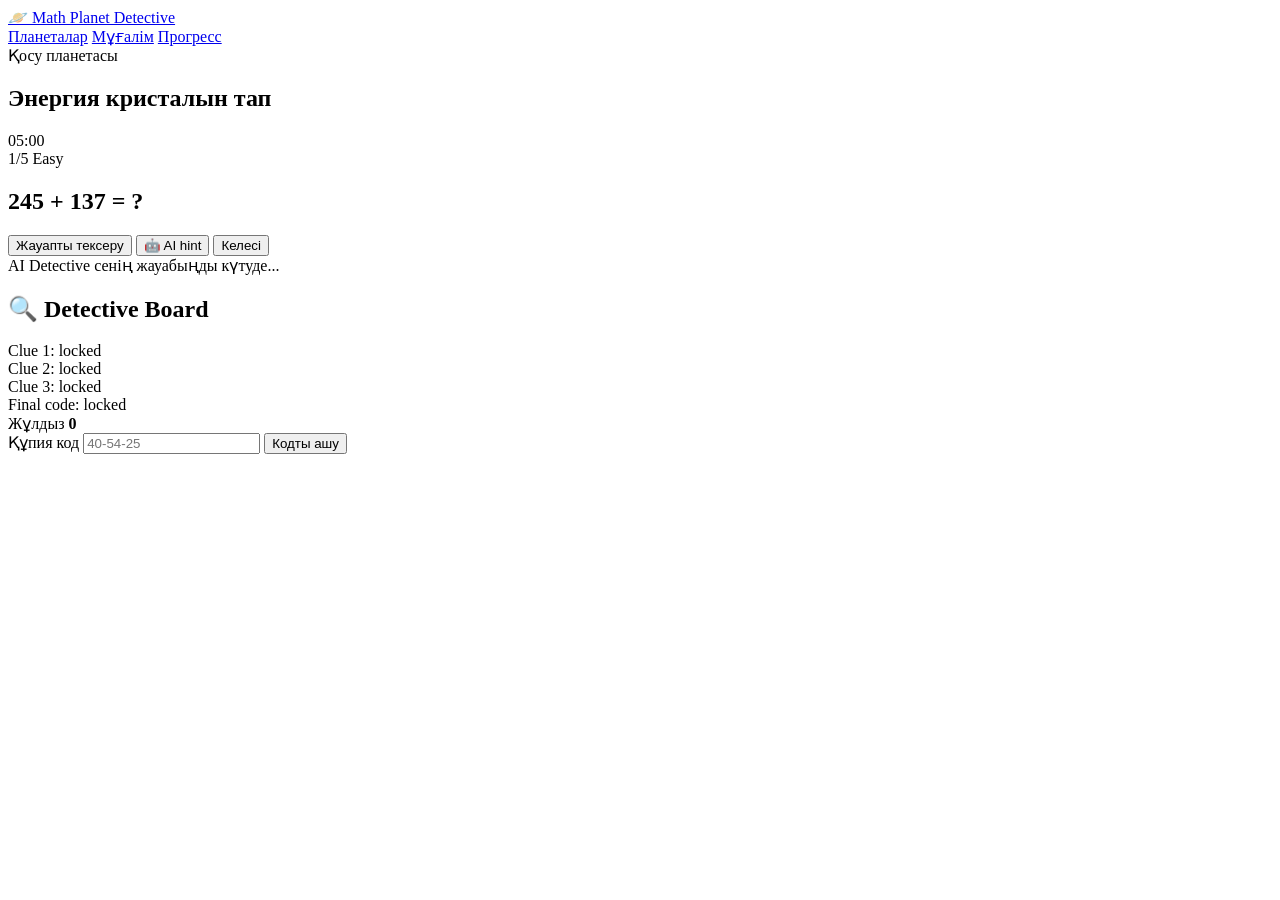
==== mission.html @ 43e41a5c "Create mission.html" ====
<!DOCTYPE html>
<html lang="kk">
<head>
  <meta charset="UTF-8" />
  <meta name="viewport" content="width=device-width, initial-scale=1.0" />
  <title>Миссия</title>
  <link rel="stylesheet" href="css/style.css" />
</head>
<body>

  <div class="nebula nebula-1"></div>
  <div class="nebula nebula-2"></div>

  <header class="topbar">
    <a href="index.html" class="logo">
      <span class="logo-icon">🪐</span>
      <span>Math Planet Detective</span>
    </a>

    <nav>
      <a href="planets.html">Планеталар</a>
      <a href="teacher.html">Мұғалім</a>
      <a href="progress.html">Прогресс</a>
    </nav>
  </header>

  <main class="container">

    <section class="mission-layout">

      <div class="mission-card">
        <div class="mission-header">
          <div>
            <span class="tag" id="planetLabel">Қосу планетасы</span>
            <h1 id="missionTitle">Энергия кристалын тап</h1>
          </div>

          <div class="timer" id="timer">05:00</div>
        </div>

        <div class="question-box">
          <div class="question-meta">
            <span id="questionNumber">1/5</span>
            <span id="difficulty">Easy</span>
          </div>

          <h2 id="questionText">245 + 137 = ?</h2>

          <div class="answers" id="answerArea"></div>

          <div class="hero-buttons" id="missionButtons">
            <button class="btn primary" id="checkBtn">Жауапты тексеру</button>
            <button class="btn secondary" id="hintBtn">🤖 AI hint</button>
            <button class="btn ghost" id="nextBtn">Келесі</button>
          </div>
        </div>

        <div class="feedback" id="feedback">
          AI Detective сенің жауабыңды күтуде...
        </div>
      </div>

      <aside class="detective-board">
        <h2>🔍 Detective Board</h2>

        <div id="clues">
          <div class="clue locked">Clue 1: locked</div>
          <div class="clue locked">Clue 2: locked</div>
          <div class="clue locked">Clue 3: locked</div>
          <div class="clue locked">Final code: locked</div>
        </div>

        <div class="score-box">
          <span>Жұлдыз</span>
          <b id="starsCount">0</b>
        </div>

        <div class="code-box">
          <label>Құпия код</label>
          <input type="text" id="secretCode" placeholder="40-54-25" />
          <button class="btn primary full" id="unlockBtn">Кодты ашу</button>
        </div>
      </aside>

    </section>

  </main>

  <script src="js/data.js"></script>
  <script src="js/mission.js"></script>
</body>
</html>
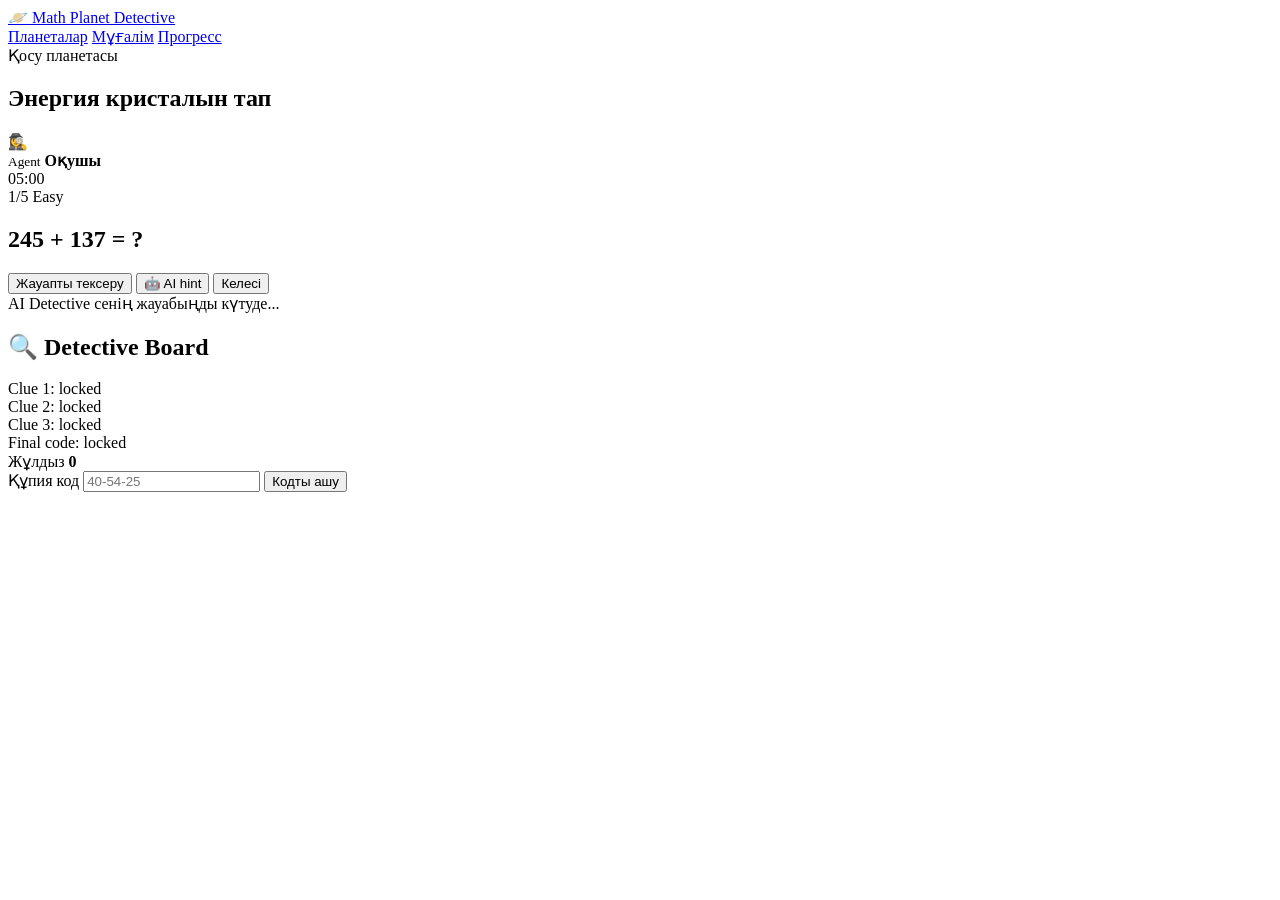
==== commit c0677c83: "Update mission.html" ====
--- a/mission.html
+++ b/mission.html
@@ -29,15 +29,22 @@
     <section class="mission-layout">
 
       <div class="mission-card">
-        <div class="mission-header">
-          <div>
-            <span class="tag" id="planetLabel">Қосу планетасы</span>
-            <h1 id="missionTitle">Энергия кристалын тап</h1>
-          </div>
+       <div class="mission-header">
+  <div>
+    <span class="tag" id="planetLabel">Қосу планетасы</span>
+    <h1 id="missionTitle">Энергия кристалын тап</h1>
+  </div>
 
-          <div class="timer" id="timer">05:00</div>
-        </div>
+  <div class="current-student-mini">
+    <span id="miniStudentAvatar">🕵️‍♀️</span>
+    <div>
+      <small>Agent</small>
+      <b id="miniStudentName">Оқушы</b>
+    </div>
+  </div>
 
+  <div class="timer" id="timer">05:00</div>
+</div>
         <div class="question-box">
           <div class="question-meta">
             <span id="questionNumber">1/5</span>
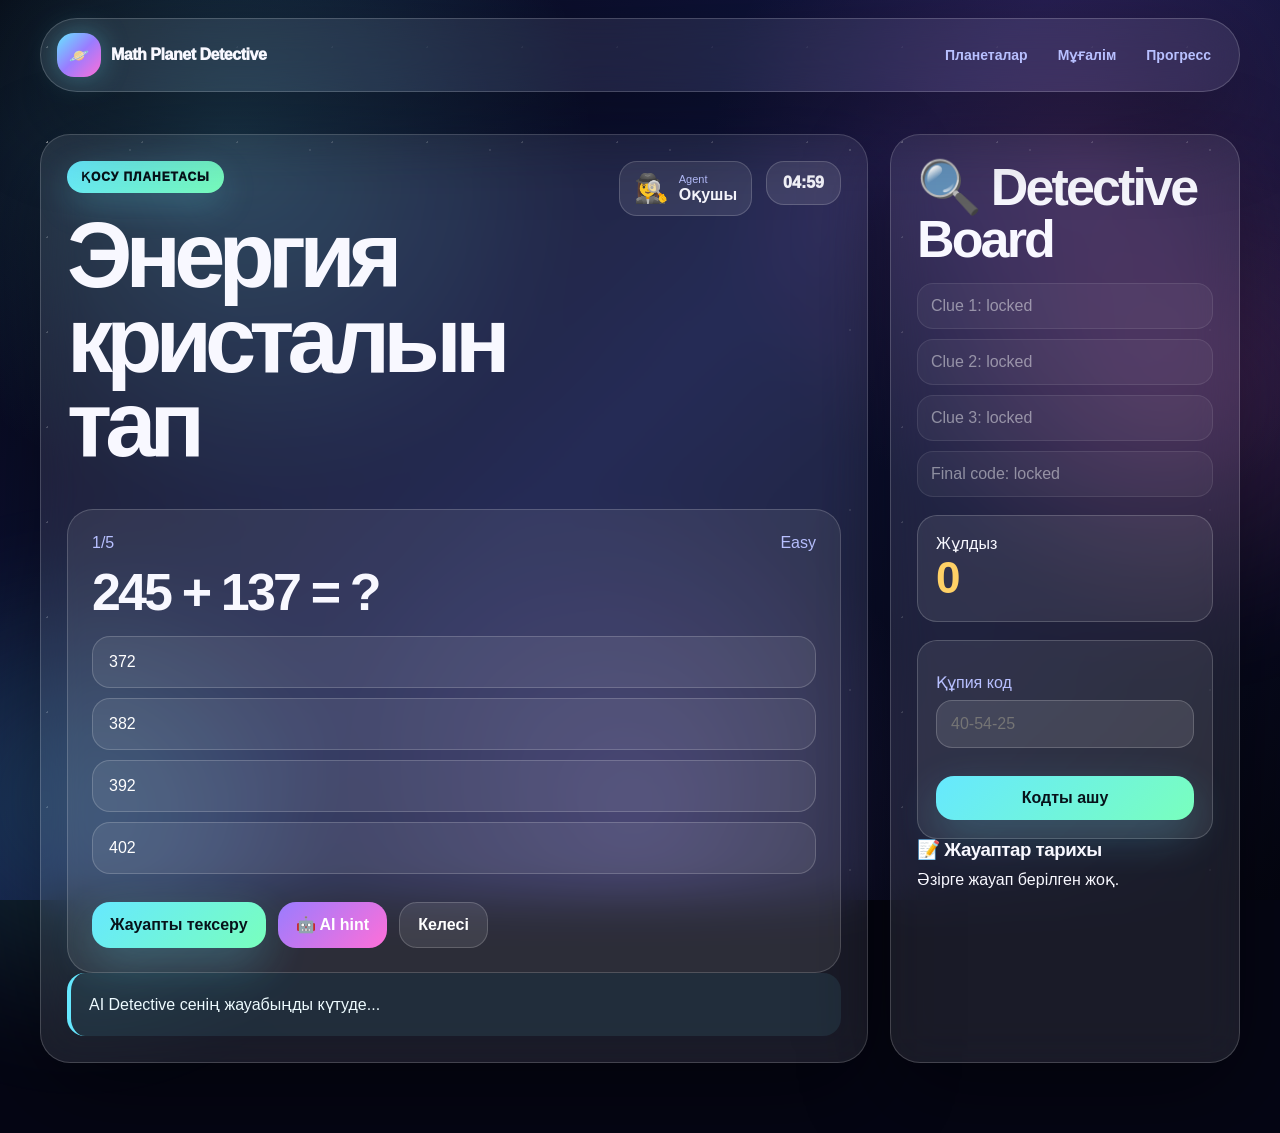
==== commit 53f67376: "Update mission.html" ====
--- a/mission.html
+++ b/mission.html
@@ -67,27 +67,34 @@
         </div>
       </div>
 
-      <aside class="detective-board">
-        <h2>🔍 Detective Board</h2>
+    <aside class="detective-board">
+  <h2>🔍 Detective Board</h2>
 
-        <div id="clues">
-          <div class="clue locked">Clue 1: locked</div>
-          <div class="clue locked">Clue 2: locked</div>
-          <div class="clue locked">Clue 3: locked</div>
-          <div class="clue locked">Final code: locked</div>
-        </div>
+  <div id="clues">
+    <div class="clue locked">Clue 1: locked</div>
+    <div class="clue locked">Clue 2: locked</div>
+    <div class="clue locked">Clue 3: locked</div>
+    <div class="clue locked">Final code: locked</div>
+  </div>
 
-        <div class="score-box">
-          <span>Жұлдыз</span>
-          <b id="starsCount">0</b>
-        </div>
+  <div class="score-box">
+    <span>Жұлдыз</span>
+    <b id="starsCount">0</b>
+  </div>
 
-        <div class="code-box">
-          <label>Құпия код</label>
-          <input type="text" id="secretCode" placeholder="40-54-25" />
-          <button class="btn primary full" id="unlockBtn">Кодты ашу</button>
-        </div>
-      </aside>
+  <div class="code-box">
+    <label>Құпия код</label>
+    <input type="text" id="secretCode" placeholder="40-54-25" />
+    <button class="btn primary full" id="unlockBtn">Кодты ашу</button>
+  </div>
+
+  <div class="answers-history-box">
+    <h3>📝 Жауаптар тарихы</h3>
+    <div id="liveAnswersHistory">
+      Әзірге жауап берілген жоқ.
+    </div>
+  </div>
+</aside>
 
     </section>
 
--- a/css/style.css
+++ b/css/style.css
@@ -0,0 +1,928 @@
+:root {
+  --bg: #050614;
+  --deep: #080b28;
+  --text: #f8f8ff;
+  --muted: #b8c0ff;
+  --cyan: #66e8ff;
+  --blue: #5a8dff;
+  --violet: #9a7cff;
+  --pink: #ff6fd8;
+  --gold: #ffd166;
+  --green: #79ffbd;
+  --glass: rgba(255, 255, 255, 0.085);
+  --glass-strong: rgba(255, 255, 255, 0.14);
+  --line: rgba(255, 255, 255, 0.18);
+  --shadow: 0 28px 90px rgba(0, 0, 0, 0.45);
+  --radius: 30px;
+}
+
+* {
+  box-sizing: border-box;
+}
+
+html {
+  scroll-behavior: smooth;
+}
+
+body {
+  margin: 0;
+  font-family: Inter, Arial, sans-serif;
+  background: var(--bg);
+  color: var(--text);
+  overflow-x: hidden;
+}
+
+body::before {
+  content: "";
+  position: fixed;
+  inset: 0;
+  z-index: -10;
+  background:
+    radial-gradient(circle at 18% 16%, rgba(102, 232, 255, 0.22), transparent 28%),
+    radial-gradient(circle at 84% 18%, rgba(255, 111, 216, 0.17), transparent 28%),
+    radial-gradient(circle at 50% 90%, rgba(154, 124, 255, 0.2), transparent 30%),
+    linear-gradient(135deg, #040510 0%, #111746 48%, #040510 100%);
+}
+
+body::after {
+  content: "";
+  position: fixed;
+  inset: 0;
+  z-index: -9;
+  opacity: 0.5;
+  background-image:
+    radial-gradient(#fff 1px, transparent 1px),
+    radial-gradient(#fff 1px, transparent 1px);
+  background-size: 95px 95px, 180px 180px;
+  background-position: 0 0, 40px 60px;
+  animation: stars 80s linear infinite;
+}
+
+@keyframes stars {
+  to {
+    transform: translate(-260px, 170px);
+  }
+}
+
+a {
+  color: inherit;
+  text-decoration: none;
+}
+
+button,
+input,
+select,
+textarea {
+  font: inherit;
+}
+
+.nebula {
+  position: fixed;
+  width: 520px;
+  height: 520px;
+  border-radius: 50%;
+  filter: blur(45px);
+  opacity: 0.35;
+  z-index: -8;
+  pointer-events: none;
+}
+
+.nebula-1 {
+  left: -180px;
+  bottom: -160px;
+  background: radial-gradient(circle, rgba(102, 232, 255, 0.65), transparent 70%);
+}
+
+.nebula-2 {
+  right: -170px;
+  top: 140px;
+  background: radial-gradient(circle, rgba(255, 111, 216, 0.55), transparent 70%);
+}
+
+.container {
+  width: min(1200px, calc(100% - 34px));
+  margin: 0 auto;
+}
+
+.topbar {
+  width: min(1200px, calc(100% - 34px));
+  margin: 18px auto 0;
+  padding: 14px 16px;
+  position: sticky;
+  top: 14px;
+  z-index: 100;
+  display: flex;
+  align-items: center;
+  justify-content: space-between;
+  gap: 14px;
+  background: rgba(255, 255, 255, 0.078);
+  border: 1px solid var(--line);
+  border-radius: 999px;
+  backdrop-filter: blur(22px);
+  box-shadow: var(--shadow);
+}
+
+.logo {
+  display: flex;
+  align-items: center;
+  gap: 10px;
+  font-weight: 950;
+  letter-spacing: -0.03em;
+  white-space: nowrap;
+}
+
+.logo-icon {
+  width: 44px;
+  height: 44px;
+  border-radius: 17px;
+  display: grid;
+  place-items: center;
+  background: linear-gradient(135deg, var(--cyan), var(--violet), var(--pink));
+  box-shadow: 0 0 28px rgba(102, 232, 255, 0.35);
+}
+
+.topbar nav {
+  display: flex;
+  align-items: center;
+  justify-content: center;
+  gap: 6px;
+  flex-wrap: wrap;
+}
+
+.topbar nav a {
+  color: var(--muted);
+  padding: 10px 12px;
+  border-radius: 14px;
+  font-weight: 700;
+  font-size: 14px;
+  transition: 0.25s;
+}
+
+.topbar nav a:hover {
+  color: #fff;
+  background: rgba(255, 255, 255, 0.11);
+}
+
+.hero {
+  min-height: 82vh;
+  display: grid;
+  grid-template-columns: 1.08fr 0.92fr;
+  gap: 52px;
+  align-items: center;
+  padding: 58px 0 32px;
+}
+
+.tag {
+  display: inline-flex;
+  align-items: center;
+  width: fit-content;
+  color: #06121a;
+  background: linear-gradient(135deg, var(--cyan), var(--green));
+  border-radius: 999px;
+  padding: 9px 14px;
+  font-size: 12px;
+  text-transform: uppercase;
+  font-weight: 950;
+  letter-spacing: 0.08em;
+  box-shadow: 0 12px 34px rgba(102, 232, 255, 0.22);
+}
+
+h1,
+h2,
+h3,
+p {
+  margin-top: 0;
+}
+
+h1 {
+  font-size: clamp(45px, 7.6vw, 92px);
+  line-height: 0.92;
+  letter-spacing: -0.075em;
+  margin: 20px 0;
+}
+
+h2 {
+  font-size: clamp(28px, 4.2vw, 52px);
+  line-height: 1;
+  letter-spacing: -0.055em;
+  margin: 0 0 18px;
+}
+
+h3 {
+  letter-spacing: -0.025em;
+  margin-bottom: 9px;
+}
+
+p {
+  color: var(--muted);
+  line-height: 1.75;
+}
+
+.hero p {
+  font-size: 18px;
+  max-width: 720px;
+}
+
+.hero-buttons {
+  display: flex;
+  gap: 12px;
+  flex-wrap: wrap;
+  margin-top: 28px;
+}
+
+.btn {
+  border: 0;
+  cursor: pointer;
+  border-radius: 18px;
+  padding: 13px 18px;
+  font-weight: 900;
+  display: inline-flex;
+  align-items: center;
+  justify-content: center;
+  gap: 8px;
+  transition: 0.25s;
+  white-space: nowrap;
+}
+
+.btn:hover {
+  transform: translateY(-3px);
+  filter: brightness(1.08);
+}
+
+.btn.primary {
+  color: #07121a;
+  background: linear-gradient(135deg, var(--cyan), var(--green));
+  box-shadow: 0 16px 44px rgba(102, 232, 255, 0.24);
+}
+
+.btn.secondary {
+  color: #fff;
+  background: linear-gradient(135deg, var(--violet), var(--pink));
+}
+
+.btn.ghost {
+  color: #fff;
+  background: rgba(255, 255, 255, 0.09);
+  border: 1px solid var(--line);
+}
+
+.btn.full {
+  width: 100%;
+  margin-top: 14px;
+}
+
+.hero-stats {
+  display: grid;
+  grid-template-columns: repeat(3, 1fr);
+  gap: 14px;
+  margin-top: 26px;
+  max-width: 720px;
+}
+
+.hero-stats div {
+  padding: 16px;
+  border-radius: 22px;
+  background: rgba(255, 255, 255, 0.08);
+  border: 1px solid var(--line);
+}
+
+.hero-stats b {
+  display: block;
+  font-size: 28px;
+}
+
+.hero-stats span {
+  color: var(--muted);
+  font-size: 13px;
+}
+
+.hero-visual {
+  position: relative;
+  min-height: 570px;
+  display: grid;
+  place-items: center;
+}
+
+.orbit {
+  position: absolute;
+  border: 1px solid rgba(255, 255, 255, 0.16);
+  border-radius: 50%;
+  transform: rotate(-18deg);
+}
+
+.orbit-1 {
+  width: 280px;
+  height: 280px;
+}
+
+.orbit-2 {
+  width: 410px;
+  height: 410px;
+}
+
+.orbit-3 {
+  width: 535px;
+  height: 535px;
+}
+
+.main-planet {
+  width: 265px;
+  height: 265px;
+  border-radius: 50%;
+  display: grid;
+  place-items: center;
+  font-size: 88px;
+  background:
+    radial-gradient(circle at 28% 18%, #fff, transparent 14%),
+    linear-gradient(135deg, #7bffca, #66e8ff 44%, #9a7cff 73%, #ff6fd8);
+  box-shadow:
+    inset -36px -35px 65px rgba(0, 0, 0, 0.27),
+    0 0 95px rgba(102, 232, 255, 0.36);
+  animation: float 5s ease-in-out infinite;
+}
+
+.mini-planet {
+  position: absolute;
+  width: 80px;
+  height: 80px;
+  border-radius: 50%;
+  display: grid;
+  place-items: center;
+  font-size: 30px;
+  background: rgba(255, 255, 255, 0.11);
+  border: 1px solid var(--line);
+  backdrop-filter: blur(12px);
+  box-shadow: 0 0 35px rgba(255, 255, 255, 0.12);
+  animation: float 5.4s ease-in-out infinite;
+}
+
+.p1 {
+  top: 82px;
+  right: 70px;
+}
+
+.p2 {
+  bottom: 105px;
+  left: 40px;
+  animation-delay: 0.8s;
+}
+
+.p3 {
+  top: 365px;
+  right: 5px;
+  animation-delay: 1.2s;
+}
+
+.rocket {
+  position: absolute;
+  left: 100px;
+  top: 120px;
+  font-size: 46px;
+  animation: rocket 7s ease-in-out infinite;
+}
+
+@keyframes float {
+  50% {
+    transform: translateY(-18px) rotate(4deg);
+  }
+}
+
+@keyframes rocket {
+  0%,
+  100% {
+    transform: translate(0, 0) rotate(-12deg);
+  }
+
+  50% {
+    transform: translate(35px, -25px) rotate(6deg);
+  }
+}
+
+.section-title {
+  text-align: center;
+  max-width: 850px;
+  margin: 56px auto 28px;
+}
+
+.section-title.small {
+  margin-top: 0;
+}
+
+.page-title {
+  text-align: center;
+  padding: 42px 0 16px;
+}
+
+.panel,
+.feature-card,
+.planet-card,
+.stat-card,
+.mission-card,
+.detective-board {
+  background: var(--glass);
+  border: 1px solid var(--line);
+  border-radius: var(--radius);
+  backdrop-filter: blur(22px);
+  box-shadow: var(--shadow);
+}
+
+.panel {
+  padding: 30px;
+  margin: 24px 0;
+}
+
+.feature-grid {
+  display: grid;
+  grid-template-columns: repeat(4, 1fr);
+  gap: 18px;
+}
+
+.feature-card {
+  padding: 24px;
+  transition: 0.28s;
+  position: relative;
+  overflow: hidden;
+}
+
+.feature-card:hover,
+.planet-card:hover {
+  transform: translateY(-7px);
+  background: var(--glass-strong);
+}
+
+.feature-icon {
+  width: 56px;
+  height: 56px;
+  border-radius: 19px;
+  display: grid;
+  place-items: center;
+  font-size: 27px;
+  margin-bottom: 14px;
+  background: linear-gradient(135deg, rgba(102, 232, 255, 0.25), rgba(255, 111, 216, 0.24));
+}
+
+.mission-path {
+  display: flex;
+  align-items: center;
+  justify-content: center;
+  gap: 14px;
+  overflow-x: auto;
+  padding: 26px 0;
+}
+
+.path-node {
+  min-width: 112px;
+  height: 112px;
+  border-radius: 33px;
+  background: rgba(255, 255, 255, 0.09);
+  border: 1px solid var(--line);
+  display: grid;
+  place-items: center;
+  font-size: 32px;
+}
+
+.path-node small {
+  display: block;
+  font-size: 12px;
+  color: var(--muted);
+  margin-top: -18px;
+}
+
+.path-node.active,
+.path-node.boss {
+  background: linear-gradient(135deg, rgba(102, 232, 255, 0.32), rgba(255, 111, 216, 0.25));
+  box-shadow: 0 0 30px rgba(102, 232, 255, 0.22);
+}
+
+.path-line {
+  min-width: 58px;
+  height: 2px;
+  background: linear-gradient(90deg, var(--cyan), var(--pink));
+}
+
+.planet-map {
+  display: grid;
+  grid-template-columns: repeat(4, 1fr);
+  gap: 20px;
+  padding-bottom: 40px;
+}
+
+.planet-card {
+  padding: 24px;
+  min-height: 260px;
+  position: relative;
+  overflow: hidden;
+  transition: 0.28s;
+}
+
+.planet-card::after {
+  content: "";
+  position: absolute;
+  right: -70px;
+  bottom: -75px;
+  width: 190px;
+  height: 190px;
+  border-radius: 50%;
+  background: radial-gradient(circle, rgba(102, 232, 255, 0.22), transparent 66%);
+}
+
+.planet-emoji {
+  display: inline-block;
+  font-size: 62px;
+  margin-bottom: 14px;
+}
+
+.badge-row {
+  display: flex;
+  gap: 8px;
+  flex-wrap: wrap;
+  margin: 12px 0;
+}
+
+.chip {
+  font-size: 12px;
+  color: #fff;
+  padding: 7px 10px;
+  border-radius: 999px;
+  background: rgba(255, 255, 255, 0.1);
+  border: 1px solid var(--line);
+}
+
+.mission-layout {
+  display: grid;
+  grid-template-columns: 1fr 350px;
+  gap: 22px;
+  padding: 42px 0 70px;
+}
+
+.mission-card,
+.detective-board {
+  padding: 26px;
+}
+
+.mission-header {
+  display: flex;
+  justify-content: space-between;
+  gap: 14px;
+  align-items: flex-start;
+}
+
+.timer {
+  padding: 12px 16px;
+  border-radius: 18px;
+  background: rgba(255, 255, 255, 0.1);
+  border: 1px solid var(--line);
+  font-weight: 950;
+}
+
+.question-box {
+  margin-top: 22px;
+  padding: 24px;
+  border-radius: 26px;
+  background: rgba(255, 255, 255, 0.08);
+  border: 1px solid var(--line);
+}
+
+.question-meta {
+  display: flex;
+  justify-content: space-between;
+  color: var(--muted);
+  margin-bottom: 14px;
+}
+
+.answers {
+  display: grid;
+  gap: 10px;
+  margin: 18px 0;
+}
+
+.answer-btn {
+  padding: 16px;
+  border-radius: 18px;
+  border: 1px solid var(--line);
+  background: rgba(255, 255, 255, 0.08);
+  color: #fff;
+  cursor: pointer;
+  text-align: left;
+  transition: 0.2s;
+}
+
+.answer-btn:hover,
+.answer-btn.selected {
+  background: rgba(102, 232, 255, 0.2);
+  transform: translateX(4px);
+}
+
+.feedback,
+.ai-note,
+.result-box {
+  padding: 18px;
+  border-radius: 18px;
+  background: rgba(102, 232, 255, 0.09);
+  border-left: 4px solid var(--cyan);
+  line-height: 1.7;
+  color: #eefbff;
+}
+
+.clue {
+  padding: 13px;
+  margin: 10px 0;
+  border-radius: 16px;
+  border: 1px solid var(--line);
+  background: rgba(255, 255, 255, 0.09);
+}
+
+.locked {
+  opacity: 0.5;
+  filter: grayscale(0.7);
+}
+
+.score-box,
+.code-box {
+  margin-top: 18px;
+  padding: 18px;
+  border-radius: 20px;
+  background: rgba(255, 255, 255, 0.08);
+  border: 1px solid var(--line);
+}
+
+.score-box b {
+  display: block;
+  font-size: 44px;
+  color: var(--gold);
+}
+
+.stats-grid {
+  display: grid;
+  grid-template-columns: repeat(4, 1fr);
+  gap: 18px;
+  margin: 24px 0;
+}
+
+.stat-card {
+  padding: 24px;
+}
+
+.stat-card span {
+  color: var(--muted);
+}
+
+.stat-card b {
+  display: block;
+  font-size: 40px;
+  margin-top: 6px;
+}
+
+.table-wrap {
+  overflow-x: auto;
+}
+
+table {
+  width: 100%;
+  border-collapse: collapse;
+  min-width: 760px;
+}
+
+th,
+td {
+  padding: 14px;
+  border-bottom: 1px solid rgba(255, 255, 255, 0.13);
+  text-align: left;
+}
+
+th {
+  color: var(--cyan);
+}
+
+.chart {
+  display: grid;
+  gap: 16px;
+}
+
+.bar {
+  display: grid;
+  grid-template-columns: 150px 1fr 60px;
+  align-items: center;
+  gap: 14px;
+}
+
+.bar div {
+  height: 16px;
+  border-radius: 999px;
+  background: rgba(255, 255, 255, 0.1);
+  overflow: hidden;
+}
+
+.bar i {
+  display: block;
+  height: 100%;
+  background: linear-gradient(90deg, var(--cyan), var(--pink));
+  box-shadow: 0 0 20px rgba(102, 232, 255, 0.24);
+}
+
+.two-column {
+  display: grid;
+  grid-template-columns: 0.9fr 1.1fr;
+  gap: 22px;
+  align-items: start;
+  padding-bottom: 60px;
+}
+
+input,
+select,
+textarea {
+  width: 100%;
+  padding: 14px;
+  border-radius: 16px;
+  border: 1px solid var(--line);
+  background: rgba(255, 255, 255, 0.1);
+  color: #fff;
+  outline: none;
+  margin: 8px 0 14px;
+}
+
+textarea {
+  min-height: 140px;
+  resize: vertical;
+}
+
+label {
+  display: block;
+  margin-top: 14px;
+  color: var(--muted);
+}
+
+.checklist {
+  display: grid;
+  gap: 12px;
+}
+
+.checklist label {
+  margin: 0;
+  padding: 14px;
+  border-radius: 16px;
+  background: rgba(255, 255, 255, 0.08);
+}
+
+@media (max-width: 1000px) {
+  .hero,
+  .mission-layout,
+  .two-column {
+    grid-template-columns: 1fr;
+  }
+
+  .feature-grid,
+  .planet-map,
+  .stats-grid {
+    grid-template-columns: repeat(2, 1fr);
+  }
+
+  .hero-visual {
+    min-height: 420px;
+  }
+
+  .topbar {
+    border-radius: 28px;
+    align-items: flex-start;
+    flex-direction: column;
+  }
+}
+
+@media (max-width: 640px) {
+  .feature-grid,
+  .planet-map,
+  .stats-grid {
+    grid-template-columns: 1fr;
+  }
+
+  .hero-visual {
+    display: none;
+  }
+
+  h1 {
+    font-size: 42px;
+  }
+
+  .bar {
+    grid-template-columns: 1fr;
+  }
+}
+.student-login-card {
+  display: grid;
+  grid-template-columns: 0.85fr 1.15fr;
+  gap: 24px;
+  align-items: stretch;
+  padding: 30px;
+  margin: 30px 0 70px;
+  border-radius: var(--radius);
+  background: var(--glass);
+  border: 1px solid var(--line);
+  backdrop-filter: blur(22px);
+  box-shadow: var(--shadow);
+}
+
+.login-visual,
+.login-form-panel {
+  padding: 26px;
+  border-radius: 26px;
+  background: rgba(255, 255, 255, 0.08);
+  border: 1px solid var(--line);
+}
+
+.login-avatar {
+  width: 180px;
+  height: 180px;
+  margin: 0 auto 20px;
+  border-radius: 48px;
+  display: grid;
+  place-items: center;
+  font-size: 84px;
+  background: linear-gradient(135deg, rgba(102, 232, 255, 0.32), rgba(255, 111, 216, 0.32));
+  border: 1px solid var(--line);
+  box-shadow: 0 0 50px rgba(102, 232, 255, 0.18);
+}
+
+.avatar-picker {
+  display: grid;
+  grid-template-columns: repeat(6, 1fr);
+  gap: 10px;
+  margin: 10px 0 16px;
+}
+
+.avatar-option {
+  height: 56px;
+  border-radius: 18px;
+  border: 1px solid var(--line);
+  background: rgba(255, 255, 255, 0.09);
+  color: #fff;
+  font-size: 26px;
+  cursor: pointer;
+  transition: 0.2s;
+}
+
+.avatar-option:hover,
+.avatar-option.active {
+  transform: translateY(-3px);
+  background: rgba(102, 232, 255, 0.22);
+  box-shadow: 0 0 24px rgba(102, 232, 255, 0.18);
+}
+
+.student-profile-panel {
+  display: grid;
+  grid-template-columns: 220px 1fr;
+  gap: 28px;
+  align-items: center;
+  padding: 30px;
+  margin: 42px 0 28px;
+  border-radius: var(--radius);
+  background: var(--glass);
+  border: 1px solid var(--line);
+  backdrop-filter: blur(22px);
+  box-shadow: var(--shadow);
+}
+
+.student-avatar-big {
+  width: 180px;
+  height: 180px;
+  border-radius: 50px;
+  display: grid;
+  place-items: center;
+  font-size: 86px;
+  background: linear-gradient(135deg, rgba(102, 232, 255, 0.32), rgba(255, 111, 216, 0.32));
+  border: 1px solid var(--line);
+}
+
+.current-student-mini {
+  display: flex;
+  align-items: center;
+  gap: 10px;
+  padding: 10px 14px;
+  border-radius: 18px;
+  background: rgba(255, 255, 255, 0.09);
+  border: 1px solid var(--line);
+}
+
+.current-student-mini span {
+  font-size: 28px;
+}
+
+.current-student-mini small {
+  display: block;
+  color: var(--muted);
+  font-size: 11px;
+}
+
+.current-student-mini b {
+  display: block;
+}
+
+@media (max-width: 900px) {
+  .student-login-card,
+  .student-profile-panel {
+    grid-template-columns: 1fr;
+  }
+
+  .avatar-picker {
+    grid-template-columns: repeat(3, 1fr);
+  }
+}
